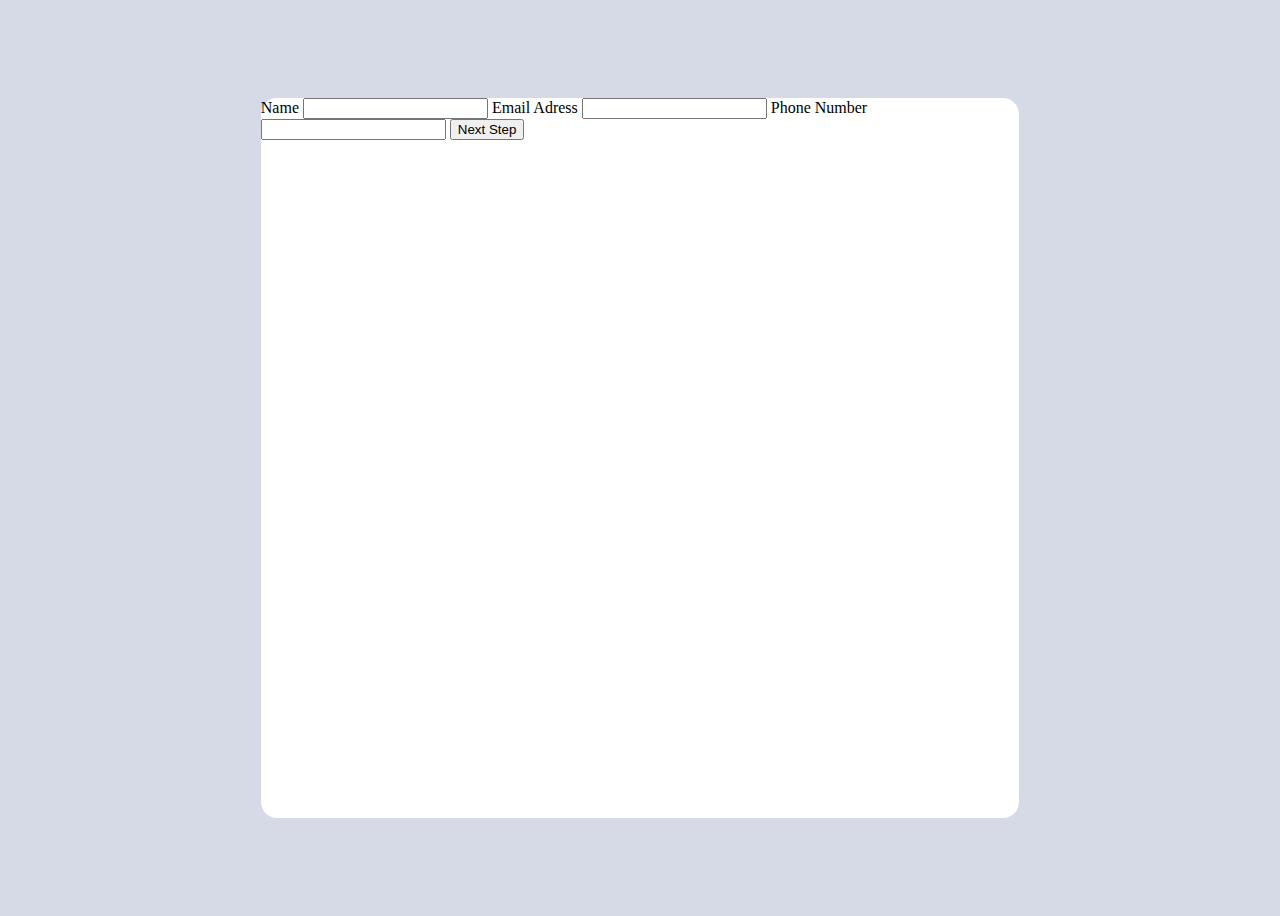
==== projects/playground/web/Day 2 - FEM Form/index.html @ e622d765 "Added FEM Form Challenge" ====
<!DOCTYPE html>
<html lang="en">

<head>
  <meta charset="UTF-8">
  <meta name="viewport" content="width=device-width, initial-scale=1.0">
  <!-- displays site properly based on user's device -->

  <link rel="icon" type="image/png" sizes="32x32" href="./assets/images/favicon-32x32.png">

  <title>Frontend Mentor | Multi-step form</title>
  <link rel="stylesheet" href="styles.css">
</head>

<body>
  <div class="container">
    <div class="container-formstatus"></div>
    <div class="container-form">
      <label for="name">Name</label>
      <input name="name" type="text">
      <label for="mail">Email Adress</label>
      <input name="mail" type="email">
      <label for="phone">Phone Number</label>
      <input name="phone" type="tel">
      <button type="submit">Next Step</button>
    </div>
  </div>


</body>

</html>
---- projects/playground/web/Day 2 - FEM Form/styles.css ----
body {
    display: grid;
    grid-template-columns: repeat(10, 1fr);
    grid-template-rows: repeat(10, 1fr);
    background-color: hsl(229, 24%, 87%);
    height: 100vh;
}

.container {
    background-color:hsl(0, 0%, 100%);
    border-radius: 1rem;
    grid-area:  2 / 3 / 10 / 9;
    display: flex;
}

.container-form {
}

.container-formstatus {

}
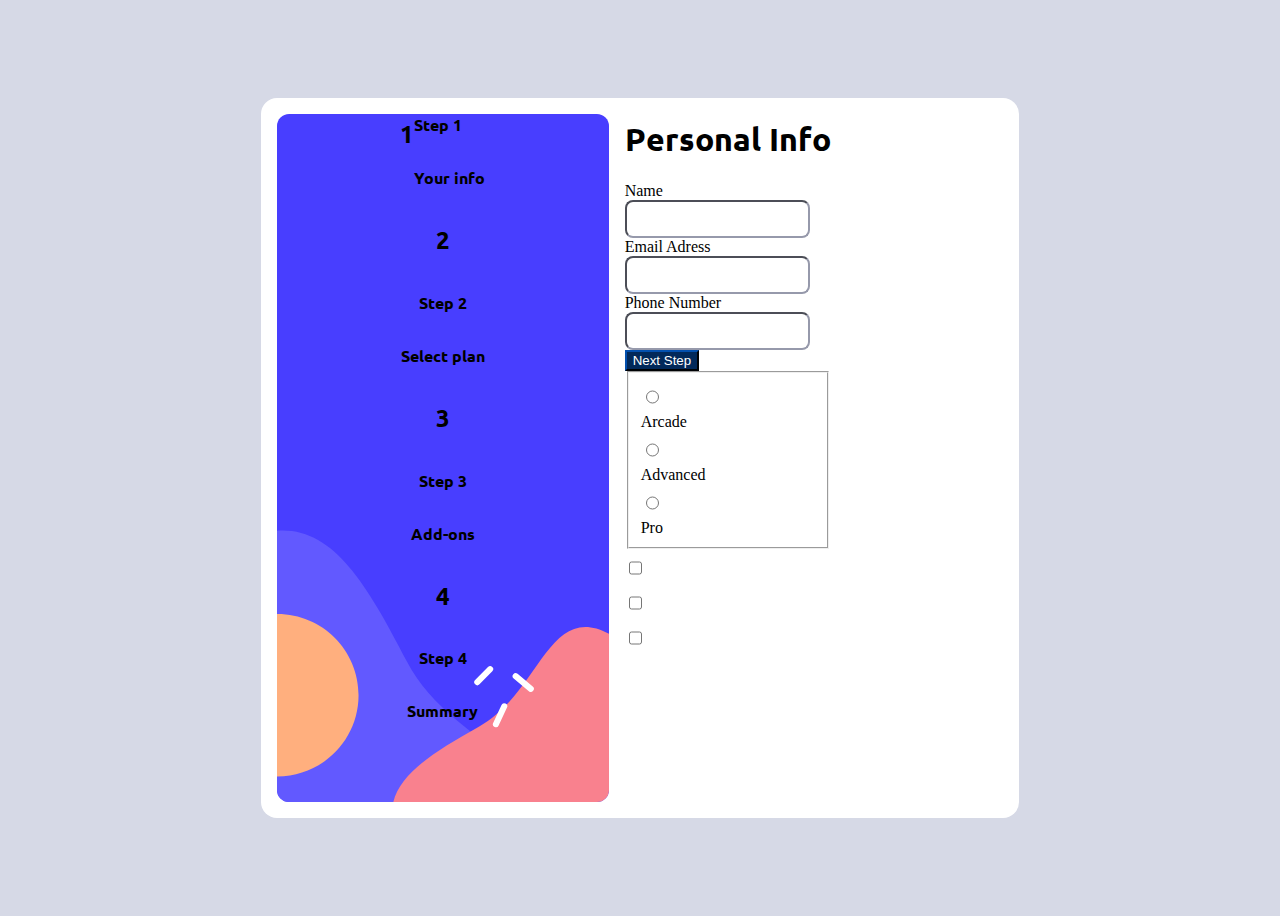
==== commit aab98d54: "FEM FORM Additions" ====
--- a/projects/playground/web/Day 2 - FEM Form/index.html
+++ b/projects/playground/web/Day 2 - FEM Form/index.html
@@ -14,15 +14,59 @@
 
 <body>
   <div class="container">
-    <div class="container-formstatus"></div>
+    <div class="container-formstatus">
+      <img src="assets/images/bg-sidebar-desktop.svg">
+      <div class="container-formstatus-sid">
+        <div class="boxy">
+          <h2>1</h2>
+          <p class="step-indicator">Step 1</p>
+          <p class="step-description">Your info</p>
+        </div>
+        <h2>2</h2>
+        <p>Step 2</p>
+        <p>Select plan</p>
+        <h2>3</h2>
+        <p>Step 3</p>
+        <p>Add-ons</p>
+        <h2>4</h2>
+        <p>Step 4</p>
+        <p>Summary</p>
+      </div>
+    </div>
     <div class="container-form">
-      <label for="name">Name</label>
-      <input name="name" type="text">
-      <label for="mail">Email Adress</label>
-      <input name="mail" type="email">
-      <label for="phone">Phone Number</label>
-      <input name="phone" type="tel">
-      <button type="submit">Next Step</button>
+      <h1>Personal Info</h1>
+      <p></p>
+      <form id="f-step-1">
+        <label for="name">Name</label>
+        <input required="true" name="name" type="text">
+        <label required="true" for="mail">Email Adress</label>
+        <input name="mail" type="email">
+        <label for="phone">Phone Number</label>
+        <input required="true" name="phone" type="tel">
+        <button type="submit">Next Step</button>
+      </form>
+
+      <form id="f-step-2">
+        <fieldset>
+          <input id="arcade" name="plan" type="radio">
+          <label for="arcade">Arcade</label>
+          <input id="advanced" name="plan" type="radio">
+          <label for="advanced">Advanced</label>
+          <input id="pro" name="plan" type="radio">
+          <label for="pro">Pro</label>
+        </fieldset>
+      </form>
+
+      <form id="f-step-3">
+        <input id="service" type="checkbox">
+        <input id="storage" type="checkbox">
+        <input id="profile" type="checkbox">
+      </form>
+
+      <form id="f-step-4">
+
+      </form>
+
     </div>
   </div>
 
--- a/projects/playground/web/Day 2 - FEM Form/styles.css
+++ b/projects/playground/web/Day 2 - FEM Form/styles.css
@@ -1,3 +1,13 @@
+@font-face {
+    font-family: ubuntu;
+    src: url(assets/fonts/Ubuntu-Regular.ttf);
+}
+
+@font-face {
+    font-family: ubuntub;
+    src: url(assets/fonts/Ubuntu-Bold.ttf);
+}
+
 body {
     display: grid;
     grid-template-columns: repeat(10, 1fr);
@@ -5,6 +15,13 @@
     background-color: hsl(229, 24%, 87%);
     height: 100vh;
 }
+
+
+h1, h2, h3, h4, h5, h6, p {
+    font-family: ubuntub;
+}
+
+
 
 .container {
     background-color:hsl(0, 0%, 100%);
@@ -14,8 +31,67 @@
 }
 
 .container-form {
+    
+    * {
+        display: block;
+    }
+  
+    input {
+        border-radius: 0.5rem;
+        height: 2rem;
+        border-color: hsl(231, 11%, 63%);
+    }
+
+    button {
+        border-color:hsl(213, 96%, 18%);
+        background-color: hsl(213, 96%, 18%);
+        color: hsl(0, 0%, 100%);
+    }
+
+}
+.container-formstatus {
+    display: grid;
+    grid-template-columns: 1fr;
+    grid-template-rows: 1fr;
+    img {
+        height: calc(100% - 2rem);
+        border: 1rem solid transparent;
+        grid-area: 1 / 1;
+    }
+
+    .container-formstatus-sid {
+        display: flex;
+        align-items: center;
+        flex-direction: column;
+        grid-area: 1 / 1;
+        z-index: 5;
+        flex-grow: 0;
+    }
+
 }
 
-.container-formstatus {
+.boxy {
+    display: grid;
+    grid-template-columns: repeat(2, fit-content);
+    grid-template-rows: repeat(2, fit-content);
+}
 
+.boxy h2 {
+      /*  border-radius: 2rem;
+        border: 0.5rem solid white;
+        background-color: aliceblue;
+        aspect-ratio: 1/1 ;
+        display: flex;
+        justify-content: center;
+        align-items: center; */
+        grid-area: 1 / 1 / 3 / 2;
+        
+}
+
+.boxy .step-indicator {
+    grid-area: 1 / 2 / 2 / 3;
+}
+
+.boxy .step-description {
+    grid-area: 2 / 2 / 3 / 3;
 }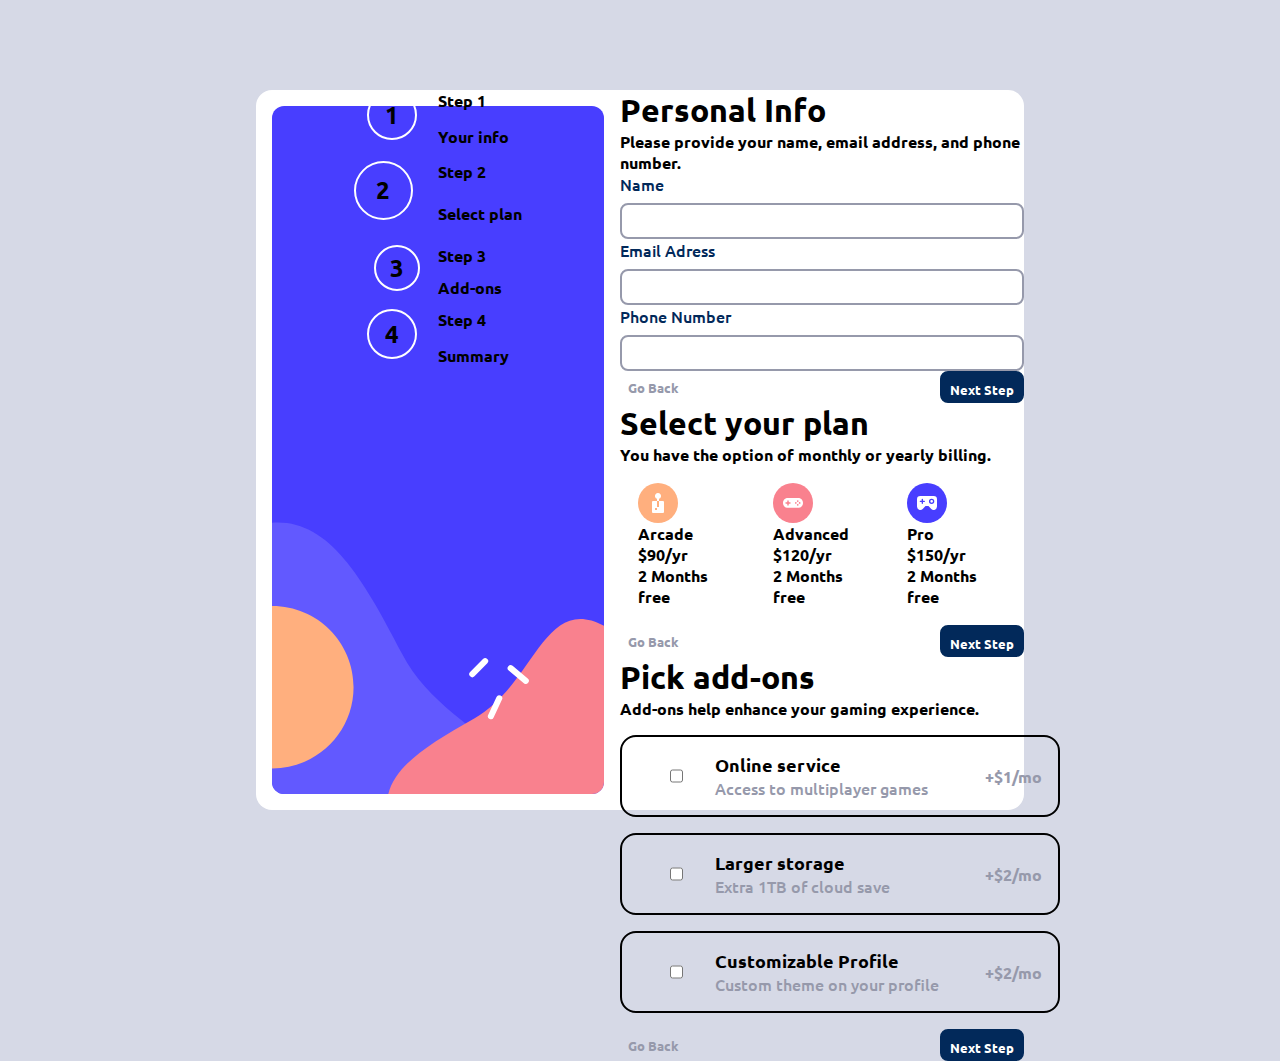
==== commit 061a0391: "FEM Form Additions" ====
--- a/projects/playground/web/Day 2 - FEM Form/index.html
+++ b/projects/playground/web/Day 2 - FEM Form/index.html
@@ -22,20 +22,26 @@
           <p class="step-indicator">Step 1</p>
           <p class="step-description">Your info</p>
         </div>
-        <h2>2</h2>
-        <p>Step 2</p>
-        <p>Select plan</p>
-        <h2>3</h2>
-        <p>Step 3</p>
-        <p>Add-ons</p>
-        <h2>4</h2>
-        <p>Step 4</p>
-        <p>Summary</p>
+        <div class="boxy">
+          <h2>2</h2>
+          <p>Step 2</p>
+          <p>Select plan</p>
+        </div>
+        <div class="boxy">
+          <h2>3</h2>
+          <p>Step 3</p>
+          <p>Add-ons</p>
+        </div>
+        <div class="boxy">
+          <h2>4</h2>
+          <p>Step 4</p>
+          <p>Summary</p>
+        </div>
       </div>
     </div>
     <div class="container-form">
       <h1>Personal Info</h1>
-      <p></p>
+      <p> Please provide your name, email address, and phone number.</p>
       <form id="f-step-1">
         <label for="name">Name</label>
         <input required="true" name="name" type="text">
@@ -43,24 +49,79 @@
         <input name="mail" type="email">
         <label for="phone">Phone Number</label>
         <input required="true" name="phone" type="tel">
-        <button type="submit">Next Step</button>
+        <div class="btns">
+          <button>Go Back</button>
+          <button type="submit">Next Step</button>
+        </div>
       </form>
 
       <form id="f-step-2">
+        <h1>Select your plan</h1>
+        <p>You have the option of monthly or yearly billing.</p>
+
         <fieldset>
           <input id="arcade" name="plan" type="radio">
-          <label for="arcade">Arcade</label>
+
+          <label for="arcade">
+            <img src="assets/images/icon-arcade.svg">
+            <p>Arcade</p>
+            <p>$90/yr</p>
+            <p>2 Months free</p>
+          </label>
           <input id="advanced" name="plan" type="radio">
-          <label for="advanced">Advanced</label>
+          <label for="advanced">
+            <img src="assets/images/icon-advanced.svg">
+            <p>Advanced</p>
+            <p>$120/yr</p>
+            <p>2 Months free</p>
+          </label>
           <input id="pro" name="plan" type="radio">
-          <label for="pro">Pro</label>
+          <label for="pro">
+            <img src="assets/images/icon-pro.svg">
+            <p>Pro</p>
+            <p>$150/yr</p>
+            <p>2 Months free</p>
+          </label>
         </fieldset>
+        <div class="btns">
+          <button>Go Back</button>
+          <button type="submit">Next Step</button>
+        </div>
       </form>
 
       <form id="f-step-3">
-        <input id="service" type="checkbox">
-        <input id="storage" type="checkbox">
-        <input id="profile" type="checkbox">
+        <h1>Pick add-ons
+        </h1>
+        <p>Add-ons help enhance your gaming experience.</p>
+        <label for="service" class="step3-op">
+          <input id="service" type="checkbox"><label></label>
+          <div>
+            <p>Online service</p>
+            <p>Access to multiplayer games</p>
+          </div>
+          <p>+$1/mo</p>
+        </label>
+        <label for="storage" class="step3-op">
+          <input id="storage" type="checkbox"><label></label>
+          <div>
+            <p>Larger storage</p>
+            <p>Extra 1TB of cloud save</p>
+          </div>
+          <p>+$2/mo</p>
+        </label>
+        <label for="profile" class="step3-op">
+          <input id="profile" type="checkbox">
+          <div>
+            <p>Customizable Profile</p>
+            <p>Custom theme on your profile</p>
+
+          </div>
+          <p>+$2/mo</p>
+        </label>
+        <div class="btns">
+          <button>Go Back</button>
+          <button type="submit">Next Step</button>
+        </div>
       </form>
 
       <form id="f-step-4">
--- a/projects/playground/web/Day 2 - FEM Form/styles.css
+++ b/projects/playground/web/Day 2 - FEM Form/styles.css
@@ -1,3 +1,11 @@
+:root {
+    --color-l-gray: hsl(229, 24%, 87%);
+    --color-c-gray: hsl(231, 11%, 63%);
+    --color-marine: hsl(213, 96%, 18%);
+    --color-white: hsl(0, 0%, 100%);
+}
+
+
 @font-face {
     font-family: ubuntu;
     src: url(assets/fonts/Ubuntu-Regular.ttf);
@@ -6,6 +14,11 @@
 @font-face {
     font-family: ubuntub;
     src: url(assets/fonts/Ubuntu-Bold.ttf);
+}
+
+@font-face {
+    font-family: ubuntum;
+    src: url(assets/fonts/Ubuntu-Medium.ttf);
 }
 
 body {
@@ -17,46 +30,51 @@
 }
 
 
-h1, h2, h3, h4, h5, h6, p {
-    font-family: ubuntub;
+h1,
+h2,
+h3,
+h4,
+h5,
+h6,
+p {
+    font-family: ubuntub;
+}
+
+* {
+    margin: 0;
+    padding: 0;
 }
 
 
 
 .container {
-    background-color:hsl(0, 0%, 100%);
+    background-color: hsl(0, 0%, 100%);
     border-radius: 1rem;
-    grid-area:  2 / 3 / 10 / 9;
+    grid-area: 2 / 3 / 10 / 9;
     display: flex;
 }
 
 .container-form {
-    
-    * {
-        display: block;
-    }
-  
+    display: flex;
+    flex-direction: column;
+
     input {
         border-radius: 0.5rem;
         height: 2rem;
-        border-color: hsl(231, 11%, 63%);
+        border: 2px solid var(--color-c-gray);
     }
 
-    button {
-        border-color:hsl(213, 96%, 18%);
-        background-color: hsl(213, 96%, 18%);
-        color: hsl(0, 0%, 100%);
-    }
-
-}
+}
+
 .container-formstatus {
     display: grid;
     grid-template-columns: 1fr;
     grid-template-rows: 1fr;
+
     img {
         height: calc(100% - 2rem);
         border: 1rem solid transparent;
-        grid-area: 1 / 1;
+        grid-area: 1 / 1 / 2 / 2;
     }
 
     .container-formstatus-sid {
@@ -72,20 +90,20 @@
 
 .boxy {
     display: grid;
-    grid-template-columns: repeat(2, fit-content);
-    grid-template-rows: repeat(2, fit-content);
+    grid-template-columns: repeat(2, 1fr);
+    grid-template-rows: repeat(2, 1fr);
+    height: min-content;
 }
 
 .boxy h2 {
-      /*  border-radius: 2rem;
-        border: 0.5rem solid white;
-        background-color: aliceblue;
-        aspect-ratio: 1/1 ;
-        display: flex;
-        justify-content: center;
-        align-items: center; */
-        grid-area: 1 / 1 / 3 / 2;
-        
+    border-radius: 10rem;
+    display: flex;
+    justify-content: center;
+    align-items: center;
+    aspect-ratio: 1 / 1;
+    grid-area: 1 / 1 / 3 / 2;
+    height: 65%;
+    border: 2px solid var(--color-white);
 }
 
 .boxy .step-indicator {
@@ -94,4 +112,115 @@
 
 .boxy .step-description {
     grid-area: 2 / 2 / 3 / 3;
-}+}
+
+
+
+
+#f-step-1 {
+    display: flex;
+    flex-direction: column;
+}
+
+
+#f-step-1 label {
+    font-family: ubuntum;
+    color: var(--color-marine);
+    margin-bottom: 0.5rem;
+}
+
+
+.btns {
+    display: flex;
+}
+
+.btns button {
+    border: none;
+    background-color: transparent;
+    color: var(--color-c-gray);
+    height: 2rem;
+    padding: 0.5rem;
+    font-family: ubuntub;
+}
+
+.btns button:nth-child(2) {
+    border-radius: 0.5rem;
+    border: 2px solid var(--color-marine);
+    background-color: var(--color-marine);
+    color: hsl(0, 0%, 100%);
+    height: 2rem;
+    padding: 0.5rem;
+    font-family: ubuntub;
+    margin-left: auto;
+}
+
+
+
+
+#f-step-2 label {
+    display: flex;
+    flex-direction: column;
+    align-items: flex-start;
+    padding: 1rem;
+    border: 2px solid transparent;
+    border-radius: 2px;
+}
+
+
+#f-step-2 fieldset {
+    display: flex;
+    justify-content: space-evenly;
+    border: none;
+}
+
+
+#f-step-2 input {
+    display: none;
+}
+
+
+#f-step-2 input:checked+label {
+    border: 2px solid hsl(243, 100%, 62%);
+    border-radius: 1rem;
+    background-color: hsl(206, 94%, 87%);
+
+}
+
+
+
+
+.step3-op {
+    display: flex;
+    justify-content: space-between;
+    border: 2px solid black;
+    border-radius: 1rem;
+    align-items: center;
+    padding: 1rem;
+    width: 100%;
+    margin: 1rem 0;
+}
+
+
+.step3-op input {
+    height: 1.5rem;
+    margin: 0 2rem;
+}
+
+
+.step3-op div p:nth-child(1) {
+    font-size: 1.15rem;
+    font-family: ubuntub;
+}
+
+.step3-op div p:nth-child(2) {
+    color: var(--color-c-gray);
+    font-family: ubuntum;
+}
+
+.step3-op>p {
+    color: var(--color-c-gray);
+    margin-left: auto;
+}
+
+
+.step3-op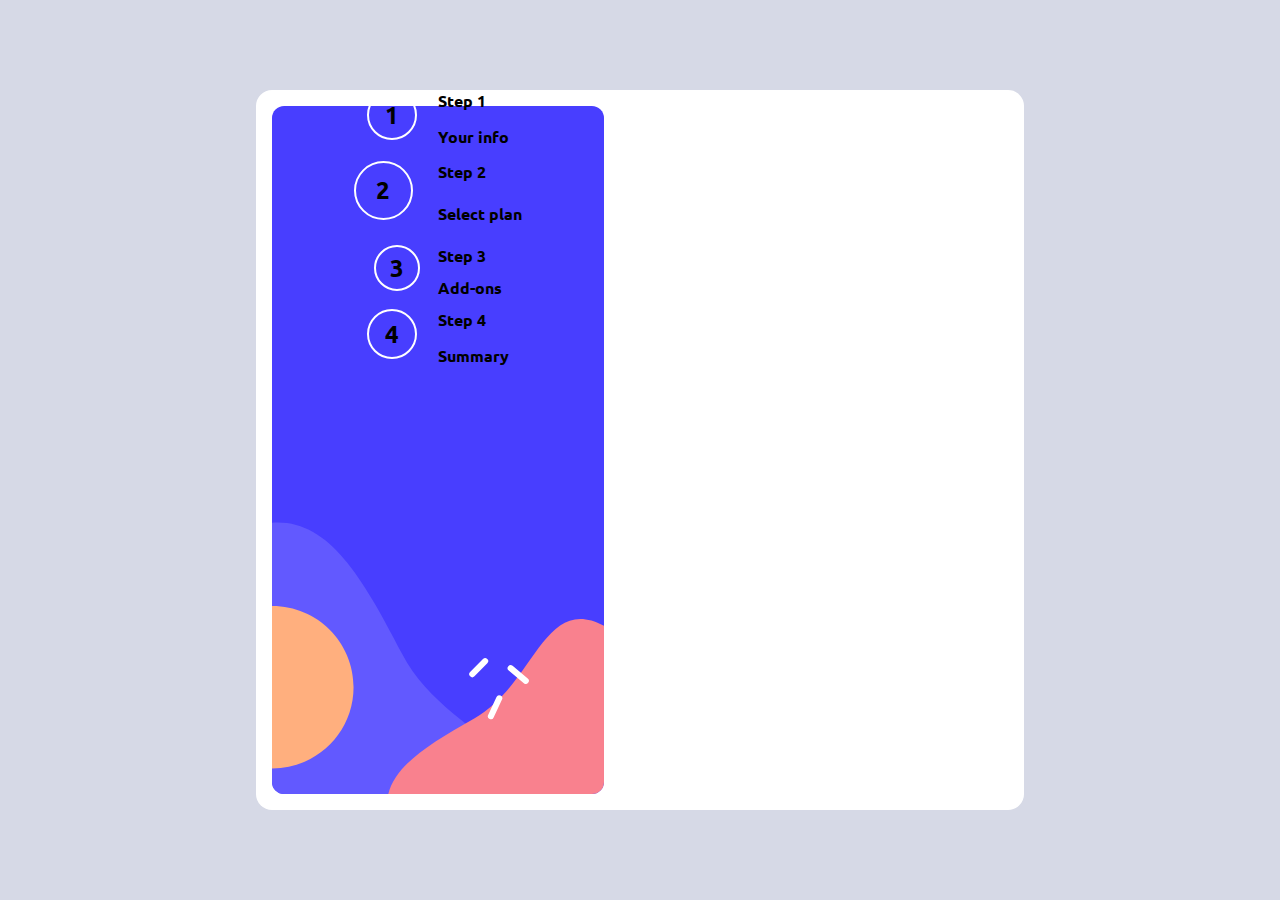
==== commit c59b7be8: "FEM Form Additions" ====
--- a/projects/playground/web/Day 2 - FEM Form/index.html
+++ b/projects/playground/web/Day 2 - FEM Form/index.html
@@ -10,6 +10,7 @@
 
   <title>Frontend Mentor | Multi-step form</title>
   <link rel="stylesheet" href="styles.css">
+  <script src="main.js"></script>
 </head>
 
 <body>
@@ -40,9 +41,10 @@
       </div>
     </div>
     <div class="container-form">
-      <h1>Personal Info</h1>
-      <p> Please provide your name, email address, and phone number.</p>
+     
       <form id="f-step-1">
+        <h1>Personal Info</h1>
+        <p> Please provide your name, email address, and phone number.</p>
         <label for="name">Name</label>
         <input required="true" name="name" type="text">
         <label required="true" for="mail">Email Adress</label>
--- a/projects/playground/web/Day 2 - FEM Form/styles.css
+++ b/projects/playground/web/Day 2 - FEM Form/styles.css
@@ -54,30 +54,159 @@
     display: flex;
 }
 
+/* Chapter I >> The Form itself*/
+
+
 .container-form {
     display: flex;
     flex-direction: column;
-
-    input {
-        border-radius: 0.5rem;
-        height: 2rem;
-        border: 2px solid var(--color-c-gray);
-    }
-
-}
+    width: 100%;
+    padding: 2rem 4rem;
+}
+
+/* Buttons */
+
+.btns {
+    display: flex;
+}
+
+.btns button {
+    border: none;
+    background-color: transparent;
+    color: var(--color-c-gray);
+    height: 2rem;
+    padding: 0.5rem;
+    font-family: ubuntub;
+}
+
+.btns button:nth-child(2) {
+    border-radius: 0.5rem;
+    border: 2px solid var(--color-marine);
+    background-color: var(--color-marine);
+    color: hsl(0, 0%, 100%);
+    height: 2rem;
+    padding: 0.5rem;
+    font-family: ubuntub;
+    margin-left: auto;
+}
+
+
+
+/*Step 1*/
+
+#f-step-1 {
+    display: none;
+    flex-direction: column;
+}
+
+
+#f-step-1 label {
+    font-family: ubuntum;
+    color: var(--color-marine);
+    margin-bottom: 0.5rem;
+}
+
+#f-step-1 input {
+    border-radius: 0.5rem;
+    height: 2rem;
+    border: 2px solid var(--color-c-gray);
+}
+
+
+/*Step 2*/
+
+
+#f-step-2 {
+    display: none;
+    flex-direction: column;
+}
+
+#f-step-2 label {
+    display: flex;
+    flex-direction: column;
+    align-items: flex-start;
+    padding: 1rem;
+    border: 2px solid transparent;
+    border-radius: 2px;
+}
+
+
+#f-step-2 fieldset {
+    display: flex;
+    justify-content: space-evenly;
+    border: none;
+}
+
+
+#f-step-2 input {
+    display: none;
+}
+
+
+#f-step-2 input:checked+label {
+    border: 2px solid hsl(243, 100%, 62%);
+    border-radius: 1rem;
+    background-color: hsl(206, 94%, 87%);
+
+}
+
+
+/*Step 3*/
+
+#f-step-3 {
+    display: none;
+    flex-direction: column;
+}
+
+
+.step3-op {
+    display: flex;
+    justify-content: space-between;
+    border: 2px solid black;
+    border-radius: 1rem;
+    align-items: center;
+    padding: 1rem;
+    width: 100%;
+    margin: 1rem 0;
+}
+
+
+.step3-op input {
+    height: 1.5rem;
+    margin: 0 2rem;
+}
+
+
+.step3-op div p:nth-child(1) {
+    font-size: 1.15rem;
+    font-family: ubuntub;
+}
+
+.step3-op div p:nth-child(2) {
+    color: var(--color-c-gray);
+    font-family: ubuntum;
+}
+
+.step3-op>p {
+    color: var(--color-c-gray);
+    margin-left: auto;
+}
+
+/* Chapter II >> The Sidebar*/
 
 .container-formstatus {
     display: grid;
     grid-template-columns: 1fr;
     grid-template-rows: 1fr;
-
-    img {
+}
+
+.container-formstatus img {
         height: calc(100% - 2rem);
         border: 1rem solid transparent;
         grid-area: 1 / 1 / 2 / 2;
     }
 
-    .container-formstatus-sid {
+.container-formstatus-sid {
         display: flex;
         align-items: center;
         flex-direction: column;
@@ -86,7 +215,6 @@
         flex-grow: 0;
     }
 
-}
 
 .boxy {
     display: grid;
@@ -113,114 +241,3 @@
 .boxy .step-description {
     grid-area: 2 / 2 / 3 / 3;
 }
-
-
-
-
-#f-step-1 {
-    display: flex;
-    flex-direction: column;
-}
-
-
-#f-step-1 label {
-    font-family: ubuntum;
-    color: var(--color-marine);
-    margin-bottom: 0.5rem;
-}
-
-
-.btns {
-    display: flex;
-}
-
-.btns button {
-    border: none;
-    background-color: transparent;
-    color: var(--color-c-gray);
-    height: 2rem;
-    padding: 0.5rem;
-    font-family: ubuntub;
-}
-
-.btns button:nth-child(2) {
-    border-radius: 0.5rem;
-    border: 2px solid var(--color-marine);
-    background-color: var(--color-marine);
-    color: hsl(0, 0%, 100%);
-    height: 2rem;
-    padding: 0.5rem;
-    font-family: ubuntub;
-    margin-left: auto;
-}
-
-
-
-
-#f-step-2 label {
-    display: flex;
-    flex-direction: column;
-    align-items: flex-start;
-    padding: 1rem;
-    border: 2px solid transparent;
-    border-radius: 2px;
-}
-
-
-#f-step-2 fieldset {
-    display: flex;
-    justify-content: space-evenly;
-    border: none;
-}
-
-
-#f-step-2 input {
-    display: none;
-}
-
-
-#f-step-2 input:checked+label {
-    border: 2px solid hsl(243, 100%, 62%);
-    border-radius: 1rem;
-    background-color: hsl(206, 94%, 87%);
-
-}
-
-
-
-
-.step3-op {
-    display: flex;
-    justify-content: space-between;
-    border: 2px solid black;
-    border-radius: 1rem;
-    align-items: center;
-    padding: 1rem;
-    width: 100%;
-    margin: 1rem 0;
-}
-
-
-.step3-op input {
-    height: 1.5rem;
-    margin: 0 2rem;
-}
-
-
-.step3-op div p:nth-child(1) {
-    font-size: 1.15rem;
-    font-family: ubuntub;
-}
-
-.step3-op div p:nth-child(2) {
-    color: var(--color-c-gray);
-    font-family: ubuntum;
-}
-
-.step3-op>p {
-    color: var(--color-c-gray);
-    margin-left: auto;
-}
-
-
-.step3-op